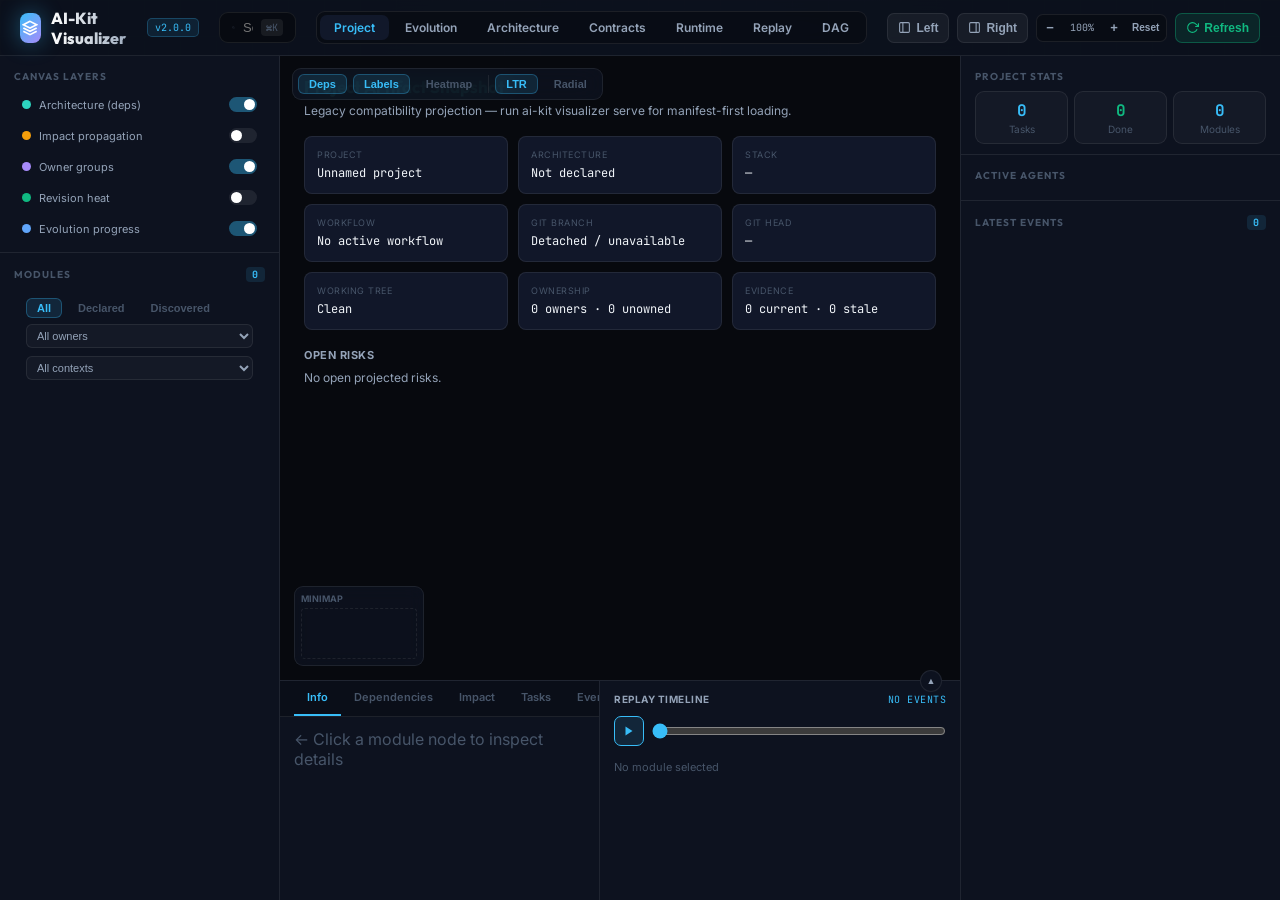
==== .ai/install/templates/.visualizer/index.html @ e9dab8a9 "feat: render canonical project artifacts in visualizer" ====
<!DOCTYPE html>
<html lang="vi">
<head>
  <meta charset="UTF-8">
  <meta name="viewport" content="width=device-width, initial-scale=1.0">
  <title>AI-Kit Visualizer — Live Dashboard</title>
  <link rel="preconnect" href="https://fonts.googleapis.com">
  <link rel="preconnect" href="https://fonts.gstatic.com" crossorigin>
  <link href="https://fonts.googleapis.com/css2?family=Inter:wght@300;400;500;600;700&family=Outfit:wght@500;600;700;800&family=JetBrains+Mono:wght@400;500;600&display=swap" rel="stylesheet">
  <link rel="stylesheet" href="style.css">
</head>
<body>

  <!-- ═══════════ HEADER ═══════════ -->
  <header>
    <div class="logo">
      <div class="logo-icon">
        <svg width="16" height="16" viewBox="0 0 24 24" fill="none" stroke="#fff" stroke-width="2.5">
          <polygon points="12 2 2 7 12 12 22 7 12 2"/>
          <polyline points="2 17 12 22 22 17"/>
          <polyline points="2 12 12 17 22 12"/>
        </svg>
      </div>
      <span class="logo-name">AI-Kit Visualizer</span>
      <span class="logo-ver">v2.0.0</span>
    </div>

    <div class="search-wrap">
      <svg width="13" height="13" viewBox="0 0 24 24" fill="none" stroke="#475569" stroke-width="2">
        <circle cx="11" cy="11" r="8"/><line x1="21" y1="21" x2="16.65" y2="16.65"/>
      </svg>
      <input id="searchInput" type="text" placeholder="Search modules, tasks, actors...">
      <span class="kbd">⌘K</span>
    </div>

    <nav class="view-tabs">
      <div class="view-tab active" data-view="project">Project</div>
      <div class="view-tab" data-view="evolution">Evolution</div>
      <div class="view-tab" data-view="architecture">Architecture</div>
      <div class="view-tab" data-view="contracts">Contracts</div>
      <div class="view-tab" data-view="runtime">Runtime</div>
      <div class="view-tab" data-view="replay">Replay</div>
      <div class="view-tab" data-view="dag">DAG</div>
    </nav>

    <div class="hdr-right">
      <button class="hdr-btn" id="btnToggleLeft" title="Toggle left panel">
        <svg width="13" height="13" viewBox="0 0 24 24" fill="none" stroke="currentColor" stroke-width="2"><rect x="3" y="3" width="18" height="18" rx="2"/><line x1="9" y1="3" x2="9" y2="21"/></svg>
        Left
      </button>
      <button class="hdr-btn" id="btnToggleRight" title="Toggle right panel">
        <svg width="13" height="13" viewBox="0 0 24 24" fill="none" stroke="currentColor" stroke-width="2"><rect x="3" y="3" width="18" height="18" rx="2"/><line x1="15" y1="3" x2="15" y2="21"/></svg>
        Right
      </button>
      <div class="zoom-group">
        <button class="zoom-btn" id="btnZoomOut">−</button>
        <span class="zoom-val" id="lblZoom">100%</span>
        <button class="zoom-btn" id="btnZoomIn">+</button>
        <button class="zoom-btn" style="font-size:10px; width:auto; padding:0 6px;" id="btnZoomReset">Reset</button>
      </div>
      <button class="hdr-btn btn-refresh" id="btnRefresh">
        <svg width="13" height="13" viewBox="0 0 24 24" fill="none" stroke="currentColor" stroke-width="2"><polyline points="23 4 23 10 17 10"/><path d="M20.49 15a9 9 0 1 1-2.12-9.36L23 10"/></svg>
        Refresh
      </button>
    </div>
  </header>

  <!-- ═══════════ BODY ═══════════ -->
  <div class="app-body">

    <!-- LEFT SIDEBAR -->
    <aside class="sidebar sidebar-left" id="sidebarLeft">
      <!-- Layer Toggles -->
      <div class="sb-section">
        <div class="sb-label">Canvas Layers</div>
        <div class="layer-list">
          <div class="layer-item">
            <div class="layer-dot" style="background:var(--teal)"></div>
            <span style="font-size:11px; color:var(--text-sub);">Architecture (deps)</span>
            <div class="layer-toggle on" data-layer="arch"></div>
          </div>
          <div class="layer-item">
            <div class="layer-dot" style="background:var(--amber)"></div>
            <span style="font-size:11px; color:var(--text-sub);">Impact propagation</span>
            <div class="layer-toggle" data-layer="impact"></div>
          </div>
          <div class="layer-item">
            <div class="layer-dot" style="background:var(--purple)"></div>
            <span style="font-size:11px; color:var(--text-sub);">Owner groups</span>
            <div class="layer-toggle on" data-layer="owner"></div>
          </div>
          <div class="layer-item">
            <div class="layer-dot" style="background:var(--green)"></div>
            <span style="font-size:11px; color:var(--text-sub);">Revision heat</span>
            <div class="layer-toggle" data-layer="rev"></div>
          </div>
          <div class="layer-item">
            <div class="layer-dot" style="background:var(--blue)"></div>
            <span style="font-size:11px; color:var(--text-sub);">Evolution progress</span>
            <div class="layer-toggle on" data-layer="evolution"></div>
          </div>
        </div>
      </div>

      <!-- Module tree -->
      <div class="sb-section" style="flex:1; overflow-y:auto; border-bottom:none;">
        <div class="sb-label">
          Modules
          <span class="sb-count" id="modCount">0</span>
        </div>
        <div class="mod-filter-bar" id="modFilterBar">
          <button class="chip on" data-src-filter="all">All</button>
          <button class="chip" data-src-filter="declared">Declared</button>
          <button class="chip" data-src-filter="discovered">Discovered</button>
        </div>
        <select id="ownerFilterSel" class="mod-filter-select"><option value="all">All owners</option></select>
        <select id="contextFilterSel" class="mod-filter-select"><option value="all">All contexts</option></select>
        <div class="mod-tree" id="modTree"></div>
      </div>
    </aside>

    <!-- ── CENTER ── -->
    <section class="center">
      <!-- Toolbar chips -->
      <div class="canvas-bar" id="canvasBar">
        <button class="chip on" data-chip="deps">Deps</button>
        <button class="chip on" data-chip="labels">Labels</button>
        <button class="chip" data-chip="heatmap">Heatmap</button>
        <div class="chip-sep"></div>
        <button class="chip on" data-chip="ltr">LTR</button>
        <button class="chip" data-chip="radial">Radial</button>
      </div>

      <!-- View panels (Evolution / Runtime / Replay) -->
      <div class="view-panel active" id="viewProject">
        <div class="view-h" style="color:var(--teal);">Project Artifact Snapshot</div>
        <div class="view-sub" id="artifactStatus">Loading canonical artifact bundle…</div>
        <div class="project-grid" id="projectOverview"></div>
        <div class="artifact-section">
          <div class="artifact-section-title">Open risks</div>
          <div id="projectRisks"></div>
        </div>
      </div>

      <div class="view-panel" id="viewEvolution">
        <div class="view-h" style="color:var(--cyan);">Task Evolution Board</div>
        <div class="view-sub">Trạng thái task từ board.json thực — AI-Kit v2 workflow engine.</div>
        <div class="evo-wrap" id="evoBoard"></div>
      </div>

      <div class="view-panel" id="viewContracts">
        <div class="view-h" style="color:var(--purple);">Contract Spine</div>
        <div class="view-sub">Contract versions and observed task relations from the canonical projection.</div>
        <div id="contractSummary" class="project-grid"></div>
        <div id="contractGraph" class="contract-graph" aria-label="Contract producer consumer verifier graph"></div>
        <table class="dt" id="contractTable">
          <thead><tr><th>Contract</th><th>Kind</th><th>Owner</th><th>Status</th><th>Represents</th><th>Task relations</th></tr></thead>
          <tbody id="contractBody"></tbody>
        </table>
      </div>

      <div class="view-panel" id="viewRuntime">
        <div class="view-h" style="color:var(--purple);">Multi-Agent Runtime</div>
        <div class="view-sub">Actors & hoạt động gần nhất từ events.json — không hardcode.</div>
        <table class="dt" id="runtimeTable">
          <thead>
            <tr>
              <th>Actor</th>
              <th>Last Action</th>
              <th>Task</th>
              <th>Timestamp</th>
              <th>Status</th>
            </tr>
          </thead>
          <tbody id="runtimeBody"></tbody>
        </table>
      </div>

      <div class="view-panel" id="viewReplay">
        <div class="view-h" style="color:var(--amber);">Event Replay Log</div>
        <div class="view-sub">Tua lại toàn bộ events.json — click event để replay tới điểm đó.</div>
        <table class="dt" id="replayTable">
          <thead>
            <tr><th>#</th><th>Timestamp</th><th>Actor</th><th>Action</th><th>Task</th><th>Detail</th></tr>
          </thead>
          <tbody id="replayBody"></tbody>
        </table>
      </div>

      <!-- DAG view: task-dependency graph from dag.json, deliberately kept
           as its own standalone page (not a layer on the Architecture
           canvas below, which graphs contexts/modules, not tasks) so each
           answers one question without the other's controls in the way. -->
      <div class="view-panel" id="viewDag" style="padding:0;">
        <iframe src="dag.html" title="Task dependency DAG"
                style="width:100%; height:100%; border:0; display:block;"></iframe>
      </div>

      <!-- CANVAS (Architecture view) -->
      <div class="canvas-wrap" id="canvasWrap">
        <svg class="arch-svg" id="archSvg"></svg>
        <div class="nodes-layer" id="nodesLayer"></div>

        <!-- Minimap -->
        <div class="minimap">
          <div class="minimap-lbl">Minimap</div>
          <div class="minimap-canvas" id="minimapCanvas">
            <div class="minimap-view" id="minimapView" style="top:5%;left:10%;width:65%;height:65%;"></div>
          </div>
        </div>
      </div>

      <!-- BOTTOM INSPECTOR -->
      <div class="inspector" id="inspector">
        <button class="insp-toggle" id="btnInspToggle">▲</button>
        <div class="insp-left">
          <div class="insp-tabs" id="inspTabs">
            <div class="insp-tab active" data-itab="info">Info</div>
            <div class="insp-tab" data-itab="deps">Dependencies</div>
            <div class="insp-tab" data-itab="impact">Impact</div>
            <div class="insp-tab" data-itab="tasks">Tasks</div>
            <div class="insp-tab" data-itab="events">Events</div>
            <div class="insp-tab" data-itab="risks">Risks</div>
            <div class="insp-tab" data-itab="evidence">Evidence</div>
          </div>
          <div class="insp-body" id="inspBody">
            <div class="ib ib-full" style="color:var(--text-dim); font-size:12px; padding-top:8px;">
              ← Click a module node to inspect details
            </div>
          </div>
        </div>
        <div class="insp-right">
          <div class="insp-right-label">Replay Timeline
            <span id="tcLabel" style="float:right; font-family:var(--mono); color:var(--cyan); font-size:10px; font-weight:400;">00:00 / 05:00</span>
          </div>
          <div class="replay-row">
            <div class="play-btn" id="btnPlay">
              <svg width="12" height="12" viewBox="0 0 24 24" fill="currentColor" id="playIcon"><polygon points="5 3 19 12 5 21 5 3"/></svg>
            </div>
            <input type="range" class="timeline-slider" id="timelineSlider" min="0" max="100" value="0">
          </div>
          <!-- Selected module quick-view -->
          <div id="selCard" style="margin-top:4px;">
            <div style="font-size:11px; color:var(--text-dim);">No module selected</div>
          </div>
        </div>
      </div>
    </section>

    <!-- RIGHT SIDEBAR -->
    <aside class="sidebar sidebar-right" id="sidebarRight">
      <!-- Stats -->
      <div class="sb-section">
        <div class="sb-label">Project Stats</div>
        <div class="stats-row" id="statsRow"></div>
      </div>

      <!-- Agents -->
      <div class="sb-section">
        <div class="sb-label">Active Agents</div>
        <div class="agent-list" id="agentList"></div>
      </div>

      <!-- Event stream -->
      <div class="sb-section" style="flex:1; overflow:hidden; border-bottom:none; display:flex; flex-direction:column;">
        <div class="sb-label">
          Latest Events
          <span class="sb-count" id="evCount">0</span>
        </div>
        <div class="event-list" id="eventList"></div>
      </div>
    </aside>
  </div>

  <!-- ═══════════ SCRIPT ═══════════ -->
  <script src="app.js"></script>
</body>
</html>
---- .ai/install/templates/.visualizer/style.css ----
:root {
      --bg: #07090e;
      --bg-panel: #0d121f;
      --bg-card: rgba(19,27,46,0.85);
      --border: rgba(255,255,255,0.08);
      --border-hi: rgba(56,189,248,0.4);

      --text: #f1f5f9;
      --text-sub: #94a3b8;
      --text-dim: #475569;

      --cyan: #38bdf8;
      --purple: #a78bfa;
      --green: #10b981;
      --amber: #f59e0b;
      --red: #f43f5e;
      --teal: #2dd4bf;
      --blue: #60a5fa;

      --glow-c: 0 0 22px rgba(56,189,248,.4);
      --glow-g: 0 0 22px rgba(16,185,129,.4);
      --glow-p: 0 0 22px rgba(167,139,250,.4);

      --sans: 'Inter', system-ui, sans-serif;
      --head: 'Outfit', sans-serif;
      --mono: 'JetBrains Mono', monospace;

      --left-w: 280px;
      --right-w: 320px;
      --header-h: 56px;
      --inspector-h: 220px;
    }

    *, *::before, *::after { box-sizing: border-box; margin: 0; padding: 0; }

    body {
      font-family: var(--sans);
      background: var(--bg);
      color: var(--text);
      height: 100vh;
      display: flex;
      flex-direction: column;
      overflow: hidden;
    }

    /* ── Grid background ── */
    body::before {
      content: '';
      position: fixed;
      inset: 0;
      background-image:
        linear-gradient(rgba(255,255,255,.025) 1px, transparent 1px),
        linear-gradient(90deg, rgba(255,255,255,.025) 1px, transparent 1px);
      background-size: 36px 36px;
      pointer-events: none;
      z-index: 0;
    }
    body::after {
      content: '';
      position: fixed;
      top: -200px; left: 25%;
      width: 700px; height: 700px;
      background: radial-gradient(circle, rgba(56,189,248,.06) 0%, transparent 70%);
      pointer-events: none;
      z-index: 0;
    }

    /* ── HEADER ── */
    header {
      height: var(--header-h);
      background: rgba(13,18,31,.9);
      backdrop-filter: blur(18px);
      border-bottom: 1px solid var(--border);
      display: flex;
      align-items: center;
      gap: 20px;
      padding: 0 20px;
      z-index: 20;
      position: relative;
      flex-shrink: 0;
    }

    .logo {
      display: flex;
      align-items: center;
      gap: 10px;
      text-decoration: none;
    }
    .logo-icon {
      width: 30px; height: 30px;
      background: linear-gradient(135deg, var(--cyan), var(--purple));
      border-radius: 8px;
      display: flex; align-items: center; justify-content: center;
      box-shadow: var(--glow-c);
    }
    .logo-name {
      font-family: var(--head);
      font-size: 16px; font-weight: 800;
      background: linear-gradient(to right, #fff, var(--text-sub));
      -webkit-background-clip: text; -webkit-text-fill-color: transparent;
    }
    .logo-ver {
      font-family: var(--mono);
      font-size: 10px; color: var(--cyan);
      background: rgba(56,189,248,.1);
      border: 1px solid rgba(56,189,248,.25);
      padding: 2px 7px; border-radius: 5px;
    }

    /* ── Search ── */
    .search-wrap {
      flex: 1;
      max-width: 440px;
      display: flex; align-items: center; gap: 8px;
      background: rgba(7,9,14,.7);
      border: 1px solid var(--border);
      border-radius: 9px;
      padding: 6px 12px;
      transition: border-color .2s, box-shadow .2s;
    }
    .search-wrap:focus-within {
      border-color: var(--cyan);
      box-shadow: var(--glow-c);
    }
    .search-wrap input {
      background: none; border: none; outline: none;
      color: var(--text); font-size: 13px; width: 100%;
    }
    .kbd {
      font-family: var(--mono); font-size: 10px;
      background: rgba(255,255,255,.07);
      color: var(--text-dim); padding: 2px 5px; border-radius: 4px;
    }

    /* ── View Tabs ── */
    .view-tabs {
      display: flex; gap: 2px;
      background: rgba(7,9,14,.5);
      border: 1px solid var(--border);
      border-radius: 9px; padding: 3px;
    }
    .view-tab {
      padding: 5px 14px;
      font-size: 12px; font-weight: 600;
      color: var(--text-sub);
      border-radius: 7px; cursor: pointer;
      transition: all .2s;
    }
    .view-tab:hover { color: var(--text); }
    .view-tab.active {
      background: var(--bg-card);
      color: var(--cyan);
    }

    /* ── Header right ── */
    .hdr-right { display: flex; align-items: center; gap: 8px; margin-left: auto; }
    .hdr-btn {
      background: rgba(255,255,255,.05);
      border: 1px solid var(--border);
      color: var(--text-sub);
      height: 30px; padding: 0 10px;
      border-radius: 7px; font-size: 12px; font-weight: 600;
      cursor: pointer; transition: all .15s;
      display: flex; align-items: center; gap: 5px;
    }
    .hdr-btn:hover { background: rgba(255,255,255,.1); color: var(--text); }
    .btn-refresh {
      background: rgba(16,185,129,.12);
      border-color: rgba(16,185,129,.35);
      color: var(--green);
    }
    .btn-refresh:hover { background: rgba(16,185,129,.22); box-shadow: var(--glow-g); }
    .zoom-group {
      display: flex; align-items: center;
      background: rgba(7,9,14,.5);
      border: 1px solid var(--border);
      border-radius: 7px; padding: 1px;
    }
    .zoom-btn {
      background: none; border: none;
      color: var(--text-sub); width: 24px; height: 24px;
      border-radius: 5px; cursor: pointer; font-size: 13px; font-weight: 700;
      transition: background .15s;
    }
    .zoom-btn:hover { background: rgba(255,255,255,.08); color: var(--text); }
    .zoom-val {
      font-family: var(--mono); font-size: 10px;
      color: var(--text-sub); padding: 0 8px;
    }

    /* ── BODY LAYOUT ── */
    .app-body {
      flex: 1;
      display: flex;
      overflow: hidden;
      position: relative;
      z-index: 1;
    }

    /* ── SIDEBARS ── */
    .sidebar {
      width: var(--left-w);
      background: var(--bg-panel);
      display: flex; flex-direction: column;
      gap: 0;
      overflow-y: auto;
      flex-shrink: 0;
      transition: margin .3s cubic-bezier(.4,0,.2,1), opacity .2s;
    }
    .sidebar-left { border-right: 1px solid var(--border); }
    .sidebar-right {
      width: var(--right-w);
      border-left: 1px solid var(--border);
    }
    .sidebar.collapsed { margin-left: calc(-1 * var(--left-w)); opacity: 0; pointer-events: none; }
    .sidebar-right.collapsed { margin-right: calc(-1 * var(--right-w)); opacity: 0; pointer-events: none; }

    .sb-section { padding: 14px 14px 10px; border-bottom: 1px solid var(--border); }
    .sb-label {
      font-family: var(--head);
      font-size: 10px; font-weight: 700;
      color: var(--text-dim); letter-spacing: 1px;
      text-transform: uppercase; margin-bottom: 8px;
      display: flex; justify-content: space-between; align-items: center;
    }
    .sb-count {
      background: rgba(56,189,248,.12);
      color: var(--cyan); font-size: 10px;
      padding: 1px 6px; border-radius: 4px;
      font-family: var(--mono);
    }

    /* ── Layer Toggles ── */
    .layer-list { display: flex; flex-direction: column; gap: 4px; }
    .layer-item {
      display: flex; align-items: center; gap: 8px;
      padding: 6px 8px; border-radius: 7px;
      font-size: 12px; cursor: pointer;
      transition: background .15s;
    }
    .layer-item:hover { background: rgba(255,255,255,.04); }
    .layer-dot {
      width: 9px; height: 9px; border-radius: 50%;
      flex-shrink: 0;
    }
    .layer-toggle {
      margin-left: auto;
      width: 28px; height: 15px;
      background: rgba(255,255,255,.08);
      border-radius: 8px; cursor: pointer;
      position: relative; transition: background .2s;
    }
    .layer-toggle.on { background: rgba(56,189,248,.4); }
    .layer-toggle::after {
      content: '';
      position: absolute;
      top: 2px; left: 2px;
      width: 11px; height: 11px;
      border-radius: 50%; background: #fff;
      transition: left .2s;
    }
    .layer-toggle.on::after { left: 15px; }

    /* ── Module tree ── */
    .mod-tree { display: flex; flex-direction: column; gap: 2px; }
    .mod-group-head {
      display: flex; align-items: center; gap: 6px;
      font-size: 9px; font-weight: 700; text-transform: uppercase;
      margin: 6px 4px 3px; cursor: pointer; user-select: none;
    }
    .mod-group-head:hover { opacity: .8; }
    .mod-group-chevron { font-size: 8px; color: var(--text-dim); width: 8px; flex-shrink: 0; }
    .mod-group-count {
      margin-left: auto; color: var(--text-dim); font-weight: 400;
      text-transform: none; font-family: var(--mono);
    }
    .mod-group-body { display: flex; flex-direction: column; gap: 2px; }
    .mod-item {
      display: flex; align-items: center; justify-content: space-between;
      padding: 5px 8px; border-radius: 6px;
      font-size: 11px; color: var(--text-sub); cursor: pointer;
      transition: all .15s; gap: 6px;
    }
    .mod-item:hover { background: rgba(255,255,255,.04); color: var(--text); }
    .mod-item.active { background: rgba(56,189,248,.1); color: var(--cyan); border-left: 2px solid var(--cyan); }
    .mod-owner-dot { width: 6px; height: 6px; border-radius: 50%; flex-shrink: 0; }
    .mod-name { flex: 1; overflow: hidden; text-overflow: ellipsis; white-space: nowrap; }
    .mod-path { font-family: var(--mono); font-size: 9px; color: var(--text-dim); }
    .mod-src-tag {
      margin-left: 6px; padding: 1px 5px; border-radius: 4px;
      font-size: 8px; font-weight: 700; text-transform: uppercase;
      letter-spacing: .03em; vertical-align: middle;
    }
    .mod-src-declared { background: rgba(56,189,248,.12); color: var(--cyan); }
    .mod-src-discovered { background: rgba(245,158,11,.12); color: var(--amber); }

    /* ── Stats row ── */
    .stats-row { display: grid; grid-template-columns: repeat(3,1fr); gap: 6px; }
    .stat-card {
      background: rgba(255,255,255,.03);
      border: 1px solid var(--border);
      border-radius: 9px; padding: 8px;
      text-align: center;
    }
    .stat-n {
      font-family: var(--mono); font-size: 16px; font-weight: 700;
      color: var(--cyan);
    }
    .stat-l { font-size: 10px; color: var(--text-dim); margin-top: 2px; }

    /* ── Event stream ── */
    .event-list { display: flex; flex-direction: column; gap: 6px; max-height: 260px; overflow-y: auto; }
    .ev-item {
      position: relative;
      padding: 6px 10px 6px 18px;
      font-size: 11px;
      border-left: 2px solid var(--border);
      cursor: pointer; transition: border-color .15s;
      border-radius: 0 6px 6px 0;
    }
    .ev-item:hover { border-left-color: var(--cyan); background: rgba(56,189,248,.03); }
    .ev-item::before {
      content: '';
      position: absolute; left: -5px; top: 8px;
      width: 7px; height: 7px;
      border-radius: 50%; background: var(--text-dim);
    }
    .ev-item.ev-done::before { background: var(--green); box-shadow: 0 0 6px var(--green); }
    .ev-item.ev-reject::before { background: var(--red); }
    .ev-item.ev-qa::before { background: var(--amber); }
    .ev-item.ev-latest::before { background: var(--cyan); box-shadow: 0 0 8px var(--cyan); }
    .ev-actor { font-weight: 700; }
    .ev-action { color: var(--text-sub); }
    .ev-task { color: var(--cyan); font-family: var(--mono); font-size: 10px; }
    .ev-time { font-size: 9px; color: var(--text-dim); margin-top: 1px; }

    /* ── Agent list ── */
    .agent-list { display: flex; flex-direction: column; gap: 5px; }
    .agent-row {
      display: flex; align-items: center; gap: 8px;
      background: var(--bg-card);
      border: 1px solid var(--border);
      padding: 7px 9px; border-radius: 8px;
    }
    .agent-av {
      width: 24px; height: 24px; border-radius: 5px;
      background: rgba(167,139,250,.2);
      color: var(--purple); font-size: 9px; font-weight: 800;
      display: flex; align-items: center; justify-content: center;
      flex-shrink: 0;
    }
    .agent-name { font-size: 11px; font-weight: 600; }
    .agent-task { font-size: 10px; color: var(--text-dim); overflow: hidden; text-overflow: ellipsis; white-space: nowrap; max-width: 160px; }
    .pulse {
      width: 7px; height: 7px; border-radius: 50%;
      background: var(--green); margin-left: auto; flex-shrink: 0;
      animation: pulse 2s ease-in-out infinite;
    }
    @keyframes pulse {
      0%, 100% { box-shadow: 0 0 0 0 rgba(16,185,129,.6); }
      50% { box-shadow: 0 0 0 5px rgba(16,185,129,0); }
    }

    /* ── CENTER SECTION ── */
    .center {
      flex: 1; display: flex; flex-direction: column;
      overflow: hidden; position: relative;
    }

    /* Floating canvas toolbar */
    .canvas-bar {
      position: absolute; top: 12px; left: 12px;
      z-index: 5;
      display: flex; gap: 6px; align-items: center;
      background: rgba(13,18,31,.85);
      backdrop-filter: blur(12px);
      border: 1px solid var(--border);
      border-radius: 9px; padding: 5px;
    }
    .chip {
      padding: 3px 10px; border-radius: 6px;
      font-size: 11px; font-weight: 600;
      color: var(--text-dim);
      background: none; border: none; cursor: pointer;
      transition: all .15s;
    }
    .chip:hover { color: var(--text); }
    .chip.on {
      background: rgba(56,189,248,.12);
      color: var(--cyan);
      border: 1px solid rgba(56,189,248,.3);
    }
    .chip-sep { width: 1px; height: 18px; background: var(--border); }

    /* Module filter bar (sidebar left, above the module tree) */
    .mod-filter-bar {
      display: flex; gap: 6px; align-items: center;
      padding: 8px 12px 6px;
    }
    .mod-filter-select {
      display: block;
      width: calc(100% - 24px);
      margin: 0 12px 8px;
      background: rgba(255,255,255,.03);
      border: 1px solid var(--border);
      color: var(--text-sub);
      font-size: 11px;
      border-radius: 6px;
      padding: 4px 6px;
    }

    /* Minimap */
    .minimap {
      position: absolute; bottom: 14px; left: 14px;
      z-index: 5; width: 130px; height: 80px;
      background: rgba(13,18,31,.85);
      backdrop-filter: blur(8px);
      border: 1px solid var(--border);
      border-radius: 9px; padding: 6px;
      display: flex; flex-direction: column;
    }
    .minimap-lbl { font-size: 9px; font-weight: 700; color: var(--text-dim); text-transform: uppercase; }
    .minimap-canvas {
      flex: 1; position: relative;
      border: 1px dashed rgba(255,255,255,.08);
      border-radius: 4px; margin-top: 4px;
      overflow: hidden;
    }
    .minimap-view {
      position: absolute;
      border: 1px solid var(--cyan);
      background: rgba(56,189,248,.08);
      transition: all .3s;
    }
    .minimap-node {
      position: absolute; width: 4px; height: 4px;
      border-radius: 50%; transform: translate(-50%,-50%);
    }

    /* Nav view panels */
    .view-panel {
      position: absolute; inset: 0;
      padding: 20px 24px;
      overflow-y: auto;
      background: var(--bg);
      display: none; z-index: 4;
    }
    .view-panel.active { display: block; }
    .view-h { font-family: var(--head); font-size: 17px; font-weight: 700; margin-bottom: 6px; }
    .view-sub { font-size: 12px; color: var(--text-sub); margin-bottom: 18px; }
    .project-grid {
      display: grid; grid-template-columns: repeat(auto-fit, minmax(180px, 1fr));
      gap: 10px; margin-bottom: 18px;
    }
    .project-fact {
      background: var(--bg-card); border: 1px solid var(--border); border-radius: 8px;
      padding: 12px; min-width: 0;
    }
    .project-fact-label { color: var(--text-dim); font-size: 9px; text-transform: uppercase; letter-spacing: .5px; }
    .project-fact-value { color: var(--text); font-family: var(--mono); font-size: 12px; margin-top: 5px; overflow-wrap: anywhere; }
    .artifact-section { margin-top: 12px; }
    .artifact-section-title { color: var(--text-sub); font-size: 11px; font-weight: 700; margin-bottom: 8px; text-transform: uppercase; letter-spacing: .5px; }
    .risk-row { border-left: 2px solid var(--amber); padding: 7px 9px; margin-bottom: 6px; background: rgba(245,158,11,.05); }
    .risk-kind { color: var(--amber); font-family: var(--mono); font-size: 10px; }
    .risk-detail { color: var(--text-sub); font-size: 10px; margin-top: 3px; }
    .obs-label { font-family: var(--mono); font-size: 8px; text-transform: uppercase; letter-spacing: .4px; }
    .obs-observed { color: var(--green); }
    .obs-inferred { color: var(--amber); }
    .obs-proposed { color: var(--purple); }
    .contract-graph { display: grid; gap: 10px; margin: 2px 0 18px; }
    .contract-graph-row {
      display: grid; grid-template-columns: minmax(150px, .8fr) minmax(210px, 1fr) minmax(220px, 1.4fr);
      align-items: stretch; gap: 10px; padding: 10px;
      border: 1px solid var(--border); border-radius: 10px; background: rgba(15,23,42,.35);
    }
    .contract-domain, .contract-node, .contract-relations { border-radius: 8px; padding: 10px; }
    .contract-domain { border: 1px dashed var(--teal); color: var(--teal); font-family: var(--mono); font-size: 10px; }
    .contract-node { border: 2px solid var(--purple); background: rgba(167,139,250,.07); }
    .contract-node-name { font-family: var(--mono); font-size: 11px; color: var(--text); font-weight: 700; }
    .contract-lifecycle { display: flex; flex-wrap: wrap; gap: 4px; margin-top: 8px; }
    .contract-lifecycle span { color: var(--text-dim); font-size: 8px; font-family: var(--mono); }
    .contract-lifecycle span.current { color: var(--green); font-weight: 700; }
    .contract-relation { display: grid; grid-template-columns: minmax(80px,1fr) auto minmax(100px,1.3fr); gap: 6px; align-items: center; margin-bottom: 5px; font-size: 9px; }
    .contract-relation:last-child { margin-bottom: 0; }
    .contract-relation-label { color: var(--amber); font-family: var(--mono); }
    .contract-relation-arrow { color: var(--purple); }
    @media (max-width: 900px) { .contract-graph-row { grid-template-columns: 1fr; } }

    /* ── Graph Canvas ── */
    .canvas-wrap {
      flex: 1; position: relative;
      overflow: hidden; cursor: grab;
    }
    .canvas-wrap:active { cursor: grabbing; }

    .arch-svg {
      position: absolute; inset: 0; width: 100%; height: 100%;
      pointer-events: none; z-index: 1;
      transform-origin: 0 0;
      transition: transform .1s ease-out;
    }

    .canvas-wrap.panning .nodes-layer,
    .canvas-wrap.panning .arch-svg {
      transition: none;
    }

    .edge-path {
      fill: none; stroke-width: 2;
      stroke: rgba(45,212,191,.45);
      transition: stroke .2s;
    }
    .edge-dep { stroke: rgba(167,139,250,.5); stroke-dasharray: 5 3; }
    .edge-observed { stroke: var(--teal); stroke-dasharray: none; }
    .edge-inferred { stroke: var(--amber); stroke-dasharray: 7 5; }
    .edge-proposed { stroke: var(--purple); stroke-dasharray: 2 6; opacity: .8; }
    @keyframes dash-flow {
      from { stroke-dashoffset: 200; }
      to { stroke-dashoffset: 0; }
    }
    .edge-dep { animation: dash-flow 25s linear infinite; }

    .nodes-layer {
      position: absolute; inset: 0;
      z-index: 2; transform-origin: 0 0;
      transition: transform .1s ease-out;
    }
    .nodes-layer.labels-off .node-path { display: none; }

    /* Node cards */
    .node-card {
      position: absolute; width: 185px;
      background: var(--bg-card);
      border: 1px solid var(--border);
      border-radius: 14px; padding: 12px;
      box-shadow: 0 8px 28px rgba(0,0,0,.5);
      cursor: pointer;
      transition: transform .2s, border-color .2s, box-shadow .2s, opacity .2s;
    }
    .node-card:hover {
      transform: translateY(-3px);
      border-color: var(--cyan);
      box-shadow: var(--glow-c);
    }
    .node-card.selected {
      border-color: var(--teal) !important;
      box-shadow: 0 0 24px rgba(45,212,191,.55) !important;
    }
    .node-card.node-observation-inferred { border-style: dashed; }
    .node-card.node-observation-proposed { border-style: dotted; box-shadow: var(--glow-p); }
    .node-card.impact-hi {
      border-color: var(--amber) !important;
      box-shadow: 0 0 20px rgba(245,158,11,.5) !important;
    }
    .node-card.impact-dep {
      border-color: var(--purple) !important;
      box-shadow: 0 0 16px rgba(167,139,250,.4) !important;
    }
    .node-card.dimmed { opacity: .2 !important; pointer-events: none; }
    .node-card.match { border-color: var(--green) !important; box-shadow: var(--glow-g) !important; }
    .node-replay-in { animation: nodeIn .28s ease both; }
    @keyframes nodeIn {
      from { opacity: 0; transform: translateY(8px) scale(.92); }
      to { opacity: 1; transform: translateY(0) scale(1); }
    }

    .node-top { display: flex; align-items: center; justify-content: space-between; margin-bottom: 8px; }
    .node-icon {
      width: 28px; height: 28px; border-radius: 7px;
      display: flex; align-items: center; justify-content: center;
    }
    .chip-status {
      font-size: 9px; font-weight: 800;
      padding: 2px 6px; border-radius: 4px;
      text-transform: uppercase; letter-spacing: .4px;
    }
    .s-be { background: rgba(96,165,250,.15); color: var(--blue); }
    .s-fe { background: rgba(167,139,250,.15); color: var(--purple); }
    .s-qa { background: rgba(245,158,11,.15); color: var(--amber); }

    .node-name {
      font-family: var(--head); font-size: 12px; font-weight: 700;
      margin-bottom: 3px;
    }
    .node-path {
      font-family: var(--mono); font-size: 9px;
      color: var(--text-dim); margin-bottom: 7px;
    }
    .prog-row { display: flex; justify-content: space-between; font-size: 9px; color: var(--text-dim); margin-bottom: 3px; }
    .prog-bar { height: 4px; background: rgba(255,255,255,.06); border-radius: 2px; overflow: hidden; }
    .prog-fill { height: 100%; border-radius: 2px; background: var(--green); }

    .node-deps {
      display: flex; flex-wrap: wrap; gap: 4px; margin-top: 6px;
    }
    .dep-pill {
      font-family: var(--mono); font-size: 8px;
      background: rgba(56,189,248,.08);
      color: var(--cyan); padding: 2px 5px; border-radius: 3px;
      border: 1px solid rgba(56,189,248,.15);
    }

    /* ── BOTTOM INSPECTOR ── */
    .inspector {
      height: var(--inspector-h);
      background: var(--bg-panel);
      border-top: 1px solid var(--border);
      display: flex; z-index: 5; position: relative;
      transition: height .3s cubic-bezier(.4,0,.2,1);
    }
    .inspector.mini { height: 36px; }

    .insp-toggle {
      position: absolute; top: -11px; right: 18px;
      width: 22px; height: 22px;
      background: var(--bg-panel);
      border: 1px solid var(--border);
      color: var(--text-sub);
      border-radius: 50%; cursor: pointer;
      font-size: 9px; display: flex; align-items: center; justify-content: center;
      z-index: 6; transition: border-color .15s;
    }
    .insp-toggle:hover { border-color: var(--cyan); color: var(--cyan); }

    .insp-left { flex: 1; display: flex; flex-direction: column; border-right: 1px solid var(--border); overflow: hidden; }
    .insp-tabs {
      display: flex; border-bottom: 1px solid var(--border);
      padding: 0 14px;
      background: rgba(7,9,14,.4); height: 36px; flex-shrink: 0;
    }
    .insp-tab {
      padding: 9px 13px;
      font-size: 11px; font-weight: 600;
      color: var(--text-dim); cursor: pointer;
      border-bottom: 2px solid transparent; transition: all .15s;
    }
    .insp-tab:hover { color: var(--text-sub); }
    .insp-tab.active { color: var(--cyan); border-bottom-color: var(--cyan); }

    .insp-body {
      padding: 12px 14px;
      display: grid; grid-template-columns: repeat(3,1fr);
      gap: 10px; overflow-y: auto; flex: 1;
    }
    .ib { display: flex; flex-direction: column; gap: 3px; }
    .ib-k { font-size: 9px; color: var(--text-dim); text-transform: uppercase; letter-spacing: .5px; }
    .ib-v { font-size: 11px; color: var(--text); font-weight: 500; line-height: 1.4; }
    .ib-full { grid-column: span 3; }
    .code-box {
      font-family: var(--mono); font-size: 10px;
      background: rgba(7,9,14,.7);
      border: 1px solid var(--border);
      border-radius: 7px; padding: 10px;
      color: #7dd3fc; line-height: 1.5;
      overflow-x: auto; white-space: pre;
      grid-column: span 3;
    }
    .pill-row { display: flex; flex-wrap: wrap; gap: 5px; }
    .pill {
      font-size: 10px; padding: 2px 7px; border-radius: 4px;
      font-family: var(--mono);
    }
    .pill-c { background: rgba(56,189,248,.12); color: var(--cyan); }
    .pill-p { background: rgba(167,139,250,.12); color: var(--purple); }

    .insp-right {
      width: 360px; flex-shrink: 0;
      padding: 12px 14px;
      display: flex; flex-direction: column; gap: 10px;
    }
    .insp-right-label {
      font-size: 10px; font-weight: 700; color: var(--text-sub);
      text-transform: uppercase; letter-spacing: .5px;
    }
    .replay-row { display: flex; align-items: center; gap: 8px; }
    .play-btn {
      width: 30px; height: 30px;
      background: rgba(56,189,248,.12);
      border: 1px solid var(--cyan); border-radius: 7px;
      color: var(--cyan); display: flex; align-items: center; justify-content: center;
      cursor: pointer; transition: all .2s; flex-shrink: 0;
    }
    .play-btn:hover { background: rgba(56,189,248,.25); box-shadow: var(--glow-c); }
    .timeline-slider { flex: 1; accent-color: var(--cyan); cursor: pointer; }
    .tc-label { font-family: var(--mono); font-size: 10px; color: var(--cyan); }

    /* ── Data Tables ── */
    .dt { width: 100%; border-collapse: collapse; font-size: 11px; margin-top: 6px; }
    .dt th { background: rgba(255,255,255,.04); color: var(--text-dim); font-weight: 600; text-align: left; padding: 7px 10px; border-bottom: 1px solid var(--border); }
    .dt td { padding: 7px 10px; border-bottom: 1px solid rgba(255,255,255,.03); color: var(--text); }
    .dt tr:hover td { background: rgba(255,255,255,.02); }

    /* ── Board Panel (Kanban in Evolution) ── */
    .evo-wrap { display: flex; gap: 14px; }
    .evo-col { flex: 1; min-width: 160px; }
    .evo-col-head {
      font-size: 10px; font-weight: 700;
      color: var(--text-dim); text-transform: uppercase;
      margin-bottom: 8px; padding: 0 4px;
      display: flex; justify-content: space-between;
    }
    .evo-card {
      background: var(--bg-card);
      border: 1px solid var(--border);
      border-radius: 8px; padding: 9px;
      margin-bottom: 7px; font-size: 11px;
      cursor: pointer; transition: border-color .15s;
    }
    .evo-card:hover { border-color: rgba(255,255,255,.2); }
    .evo-card .task-id { font-family: var(--mono); font-size: 9px; color: var(--cyan); margin-bottom: 3px; }
    .evo-card .task-title { color: var(--text-sub); line-height: 1.4; }
    .evo-card .task-owner { margin-top: 5px; font-size: 9px; color: var(--text-dim); }
    .tag-chip {
      display: inline-block; font-size: 9px;
      background: rgba(56,189,248,.07);
      color: var(--text-dim); padding: 1px 5px;
      border-radius: 3px; margin: 2px 2px 0 0;
    }
    .col-done .evo-card { border-left: 2px solid var(--green); }
    .col-ic .evo-card { border-left: 2px solid var(--cyan); }
    .col-qa .evo-card { border-left: 2px solid var(--amber); }
    .col-ip .evo-card { border-left: 2px solid var(--purple); }

    /* Selected module detail in sidebar */
    .sel-card {
      background: linear-gradient(145deg, rgba(30,43,70,.9), rgba(19,27,46,.9));
      border: 1px solid var(--border-hi);
      border-radius: 12px; padding: 12px;
    }
    .sel-head { display: flex; align-items: center; gap: 9px; margin-bottom: 10px; }
    .sel-icon {
      width: 32px; height: 32px;
      border-radius: 8px; border: 1px solid var(--teal);
      background: rgba(45,212,191,.12);
      display: flex; align-items: center; justify-content: center;
      color: var(--teal); flex-shrink: 0;
    }
    .sel-name { font-family: var(--head); font-size: 13px; font-weight: 700; }
    .sel-path { font-family: var(--mono); font-size: 9px; color: var(--cyan); }
    .sel-row { display: flex; justify-content: space-between; align-items: center; font-size: 10px; color: var(--text-sub); margin-bottom: 4px; }
    .badge { font-size: 9px; padding: 1px 5px; border-radius: 3px; font-weight: 700; }
    .bg-green { background: rgba(16,185,129,.15); color: var(--green); }
    .bg-amber { background: rgba(245,158,11,.15); color: var(--amber); }
    .bg-cyan { background: rgba(56,189,248,.12); color: var(--cyan); }

    /* Impact badge display */
    .impact-info {
      margin-top: 6px; padding: 8px;
      background: rgba(245,158,11,.05);
      border: 1px solid rgba(245,158,11,.15);
      border-radius: 7px; font-size: 10px; color: var(--text-sub);
    }
    .impact-num { font-family: var(--mono); color: var(--amber); font-weight: 700; font-size: 14px; }

    /* scrollbar */
    ::-webkit-scrollbar { width: 4px; height: 4px; }
    ::-webkit-scrollbar-track { background: transparent; }
    ::-webkit-scrollbar-thumb { background: rgba(255,255,255,.1); border-radius: 2px; }
    ::-webkit-scrollbar-thumb:hover { background: rgba(255,255,255,.2); }
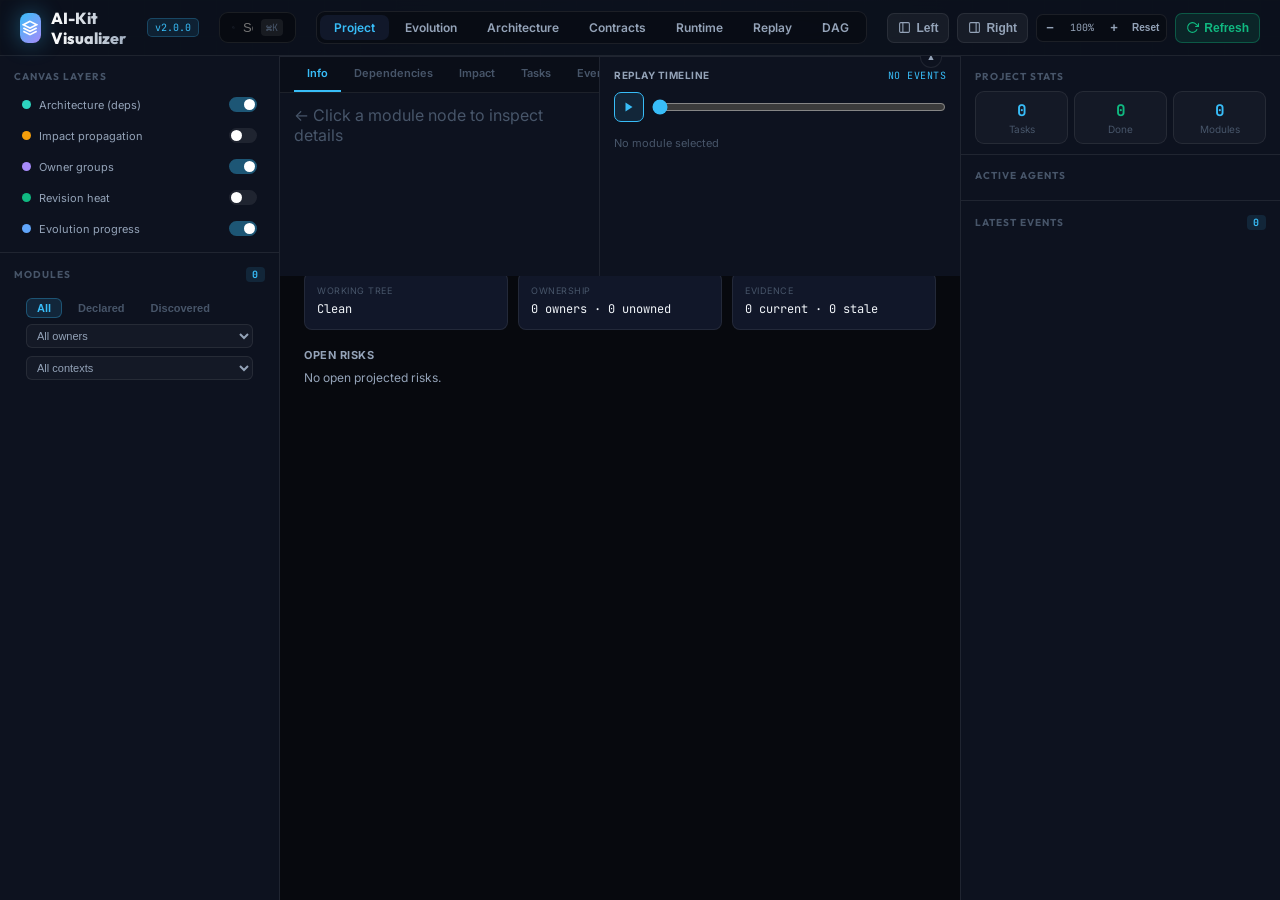
==== commit c79614ef: "feat: add architecture machine and contract tooling" ====
--- a/.ai/install/templates/.visualizer/index.html
+++ b/.ai/install/templates/.visualizer/index.html
@@ -123,6 +123,11 @@
     <section class="center">
       <!-- Toolbar chips -->
       <div class="canvas-bar" id="canvasBar">
+        <button class="chip" data-c4-level="1">C4 L1</button>
+        <button class="chip on" data-c4-level="2">C4 L2</button>
+        <button class="chip" data-c4-level="3">C4 L3</button>
+        <button class="chip" data-c4-level="modules">Modules</button>
+        <div class="chip-sep"></div>
         <button class="chip on" data-chip="deps">Deps</button>
         <button class="chip on" data-chip="labels">Labels</button>
         <button class="chip" data-chip="heatmap">Heatmap</button>
@@ -187,13 +192,8 @@
         </table>
       </div>
 
-      <!-- DAG view: task-dependency graph from dag.json, deliberately kept
-           as its own standalone page (not a layer on the Architecture
-           canvas below, which graphs contexts/modules, not tasks) so each
-           answers one question without the other's controls in the way. -->
       <div class="view-panel" id="viewDag" style="padding:0;">
-        <iframe src="dag.html" title="Task dependency DAG"
-                style="width:100%; height:100%; border:0; display:block;"></iframe>
+        <div id="dagMount" class="dag-mount" aria-label="Task dependency DAG"></div>
       </div>
 
       <!-- CANVAS (Architecture view) -->
@@ -273,6 +273,7 @@
   </div>
 
   <!-- ═══════════ SCRIPT ═══════════ -->
+  <script src="dag-view.js"></script>
   <script src="app.js"></script>
 </body>
 </html>
--- a/.ai/install/templates/.visualizer/style.css
+++ b/.ai/install/templates/.visualizer/style.css
@@ -446,6 +446,8 @@
       display: none; z-index: 4;
     }
     .view-panel.active { display: block; }
+    .canvas-hidden { display: none !important; }
+    .dag-mount { width:100%; height:100%; }
     .view-h { font-family: var(--head); font-size: 17px; font-weight: 700; margin-bottom: 6px; }
     .view-sub { font-size: 12px; color: var(--text-sub); margin-bottom: 18px; }
     .project-grid {
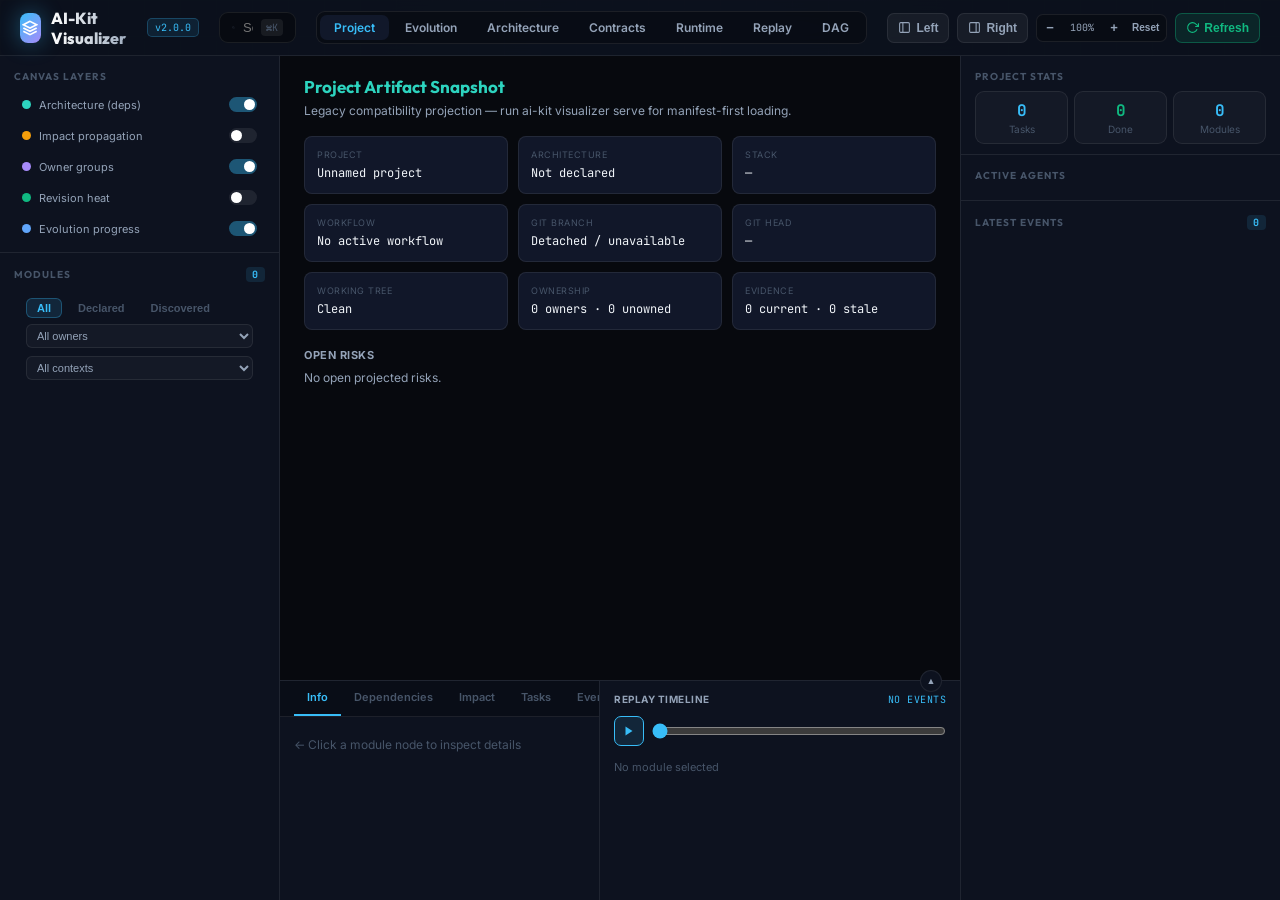
==== commit e98a0eb4: "feat: harden automation and unify visualizer" ====
--- a/.ai/install/templates/.visualizer/index.html
+++ b/.ai/install/templates/.visualizer/index.html
@@ -128,6 +128,8 @@
         <button class="chip" data-c4-level="3">C4 L3</button>
         <button class="chip" data-c4-level="modules">Modules</button>
         <div class="chip-sep"></div>
+        <span class="graph-status" id="architectureStatus" role="status">Loading architecture…</span>
+        <div class="chip-sep"></div>
         <button class="chip on" data-chip="deps">Deps</button>
         <button class="chip on" data-chip="labels">Labels</button>
         <button class="chip" data-chip="heatmap">Heatmap</button>
@@ -155,9 +157,15 @@
 
       <div class="view-panel" id="viewContracts">
         <div class="view-h" style="color:var(--purple);">Contract Spine</div>
-        <div class="view-sub">Contract versions and observed task relations from the canonical projection.</div>
+        <div class="view-sub">Canonical contract lifecycle and impact down to operation, schema, field, event payload, and generated output.</div>
         <div id="contractSummary" class="project-grid"></div>
-        <div id="contractGraph" class="contract-graph" aria-label="Contract producer consumer verifier graph"></div>
+        <div class="contract-impact-toolbar" id="contractImpactToolbar">
+          <label>Contract<select id="contractFilter"><option value="all">All contracts</option></select></label>
+          <label>Entity<select id="contractEntityFilter"><option value="all">All entities</option></select></label>
+          <label>Relation<select id="contractRelationFilter"><option value="all">All relations</option></select></label>
+        </div>
+        <div id="contractGraph" class="contract-graph" aria-label="Contract operation schema field and generated output impact graph"></div>
+        <div id="contractImpactInspector" class="contract-impact-inspector"><div class="view-sub">Select an impact node to inspect canonical attributes and relations.</div></div>
         <table class="dt" id="contractTable">
           <thead><tr><th>Contract</th><th>Kind</th><th>Owner</th><th>Status</th><th>Represents</th><th>Task relations</th></tr></thead>
           <tbody id="contractBody"></tbody>
--- a/.ai/install/templates/.visualizer/style.css
+++ b/.ai/install/templates/.visualizer/style.css
@@ -390,6 +390,16 @@
       color: var(--cyan);
       border: 1px solid rgba(56,189,248,.3);
     }
+    .graph-status {
+      min-width: 0;
+      max-width: 260px;
+      color: var(--text-dim);
+      font: 10px var(--mono);
+      overflow: hidden;
+      text-overflow: ellipsis;
+      white-space: nowrap;
+    }
+    .graph-status.truncated { color: var(--amber); }
     .chip-sep { width: 1px; height: 18px; background: var(--border); }
 
     /* Module filter bar (sidebar left, above the module tree) */
@@ -447,6 +457,10 @@
     }
     .view-panel.active { display: block; }
     .canvas-hidden { display: none !important; }
+    /* Panel tabs use the shared inspector without letting it cover controls.
+       Architecture keeps its existing flex canvas layout. */
+    .center.panel-active .inspector { position: absolute; left: 0; right: 0; bottom: 0; }
+    .center.panel-active .view-panel { bottom: var(--inspector-h); }
     .dag-mount { width:100%; height:100%; }
     .view-h { font-family: var(--head); font-size: 17px; font-weight: 700; margin-bottom: 6px; }
     .view-sub { font-size: 12px; color: var(--text-sub); margin-bottom: 18px; }
@@ -469,7 +483,7 @@
     .obs-observed { color: var(--green); }
     .obs-inferred { color: var(--amber); }
     .obs-proposed { color: var(--purple); }
-    .contract-graph { display: grid; gap: 10px; margin: 2px 0 18px; }
+    .contract-graph { display: grid; gap: 10px; margin: 2px 0 12px; }
     .contract-graph-row {
       display: grid; grid-template-columns: minmax(150px, .8fr) minmax(210px, 1fr) minmax(220px, 1.4fr);
       align-items: stretch; gap: 10px; padding: 10px;
@@ -486,6 +500,50 @@
     .contract-relation:last-child { margin-bottom: 0; }
     .contract-relation-label { color: var(--amber); font-family: var(--mono); }
     .contract-relation-arrow { color: var(--purple); }
+    .contract-impact-toolbar {
+      display: flex; flex-wrap: wrap; gap: 10px; align-items: end;
+      margin: 4px 0 12px; padding: 10px;
+      border: 1px solid var(--border); border-radius: 9px; background: rgba(15,23,42,.4);
+    }
+    .contract-impact-toolbar label { color: var(--text-dim); font-size: 9px; text-transform: uppercase; letter-spacing: .4px; }
+    .contract-impact-toolbar select {
+      display: block; min-width: 160px; margin-top: 4px; padding: 6px 8px;
+      border: 1px solid var(--border-hi); border-radius: 6px;
+      background: var(--bg-card); color: var(--text); font: 10px var(--mono);
+    }
+    .contract-impact-stage-wrap {
+      overflow: auto; min-height: 260px; max-height: 560px;
+      border: 1px solid var(--border); border-radius: 10px;
+      background: radial-gradient(circle at 30% 20%, rgba(56,189,248,.04), transparent 45%), rgba(8,14,26,.72);
+    }
+    .contract-impact-stage { position: relative; min-width: 100%; }
+    .contract-impact-svg { position: absolute; inset: 0; width: 100%; height: 100%; pointer-events: none; }
+    .contract-impact-edge { fill: none; stroke: rgba(148,163,184,.38); stroke-width: 1.25; }
+    .contract-impact-edge-label { fill: var(--text-dim); font: 8px var(--mono); paint-order: stroke; stroke: var(--bg); stroke-width: 3px; }
+    .contract-impact-node {
+      position: absolute; width: 176px; min-height: 58px; padding: 8px 9px;
+      border: 1px solid var(--border-hi); border-left: 3px solid var(--text-dim); border-radius: 8px;
+      background: rgba(19,27,46,.96); color: var(--text); text-align: left; cursor: pointer;
+      transition: opacity .15s, border-color .15s, box-shadow .15s;
+    }
+    .contract-impact-node:hover, .contract-impact-node.selected { border-color: var(--cyan); box-shadow: 0 0 0 1px rgba(56,189,248,.18); }
+    .contract-impact-node.dimmed, .contract-impact-node.search-dimmed { opacity: .23; }
+    .contract-impact-node[data-type="contract"] { border-left-color: var(--purple); }
+    .contract-impact-node[data-type="operation"], .contract-impact-node[data-type="event"] { border-left-color: var(--cyan); }
+    .contract-impact-node[data-type="schema"], .contract-impact-node[data-type="message"] { border-left-color: var(--teal); }
+    .contract-impact-node[data-type="field"] { border-left-color: var(--amber); }
+    .contract-impact-node[data-type="generated-output"] { border-left-color: var(--green); }
+    .contract-impact-node[data-type="task"], .contract-impact-node[data-type="domain"] { border-left-color: var(--purple); }
+    .contract-impact-node-type { color: var(--text-dim); font: 8px var(--mono); text-transform: uppercase; letter-spacing: .5px; }
+    .contract-impact-node-label { margin-top: 4px; color: var(--text); font: 10px var(--mono); overflow-wrap: anywhere; }
+    .contract-impact-node-meta { margin-top: 4px; color: var(--text-dim); font-size: 8px; overflow-wrap: anywhere; }
+    .contract-impact-inspector {
+      margin: 0 0 18px; padding: 12px; border: 1px solid var(--border); border-radius: 9px;
+      background: rgba(15,23,42,.42);
+    }
+    .contract-impact-inspector-grid { display: grid; grid-template-columns: repeat(auto-fit,minmax(170px,1fr)); gap: 7px; }
+    .contract-impact-inspector-rel { margin-top: 10px; font: 9px var(--mono); color: var(--text-sub); }
+    .contract-impact-inspector-rel div { margin-top: 4px; overflow-wrap: anywhere; }
     @media (max-width: 900px) { .contract-graph-row { grid-template-columns: 1fr; } }
 
     /* ── Graph Canvas ── */
@@ -722,6 +780,9 @@
     .col-ic .evo-card { border-left: 2px solid var(--cyan); }
     .col-qa .evo-card { border-left: 2px solid var(--amber); }
     .col-ip .evo-card { border-left: 2px solid var(--purple); }
+    .col-ra .evo-card { border-left: 2px solid var(--blue); }
+    .col-blocked .evo-card { border-left: 2px solid var(--red); }
+    .col-closed .evo-card { border-left: 2px solid var(--text-dim); opacity: .7; }
 
     /* Selected module detail in sidebar */
     .sel-card {
